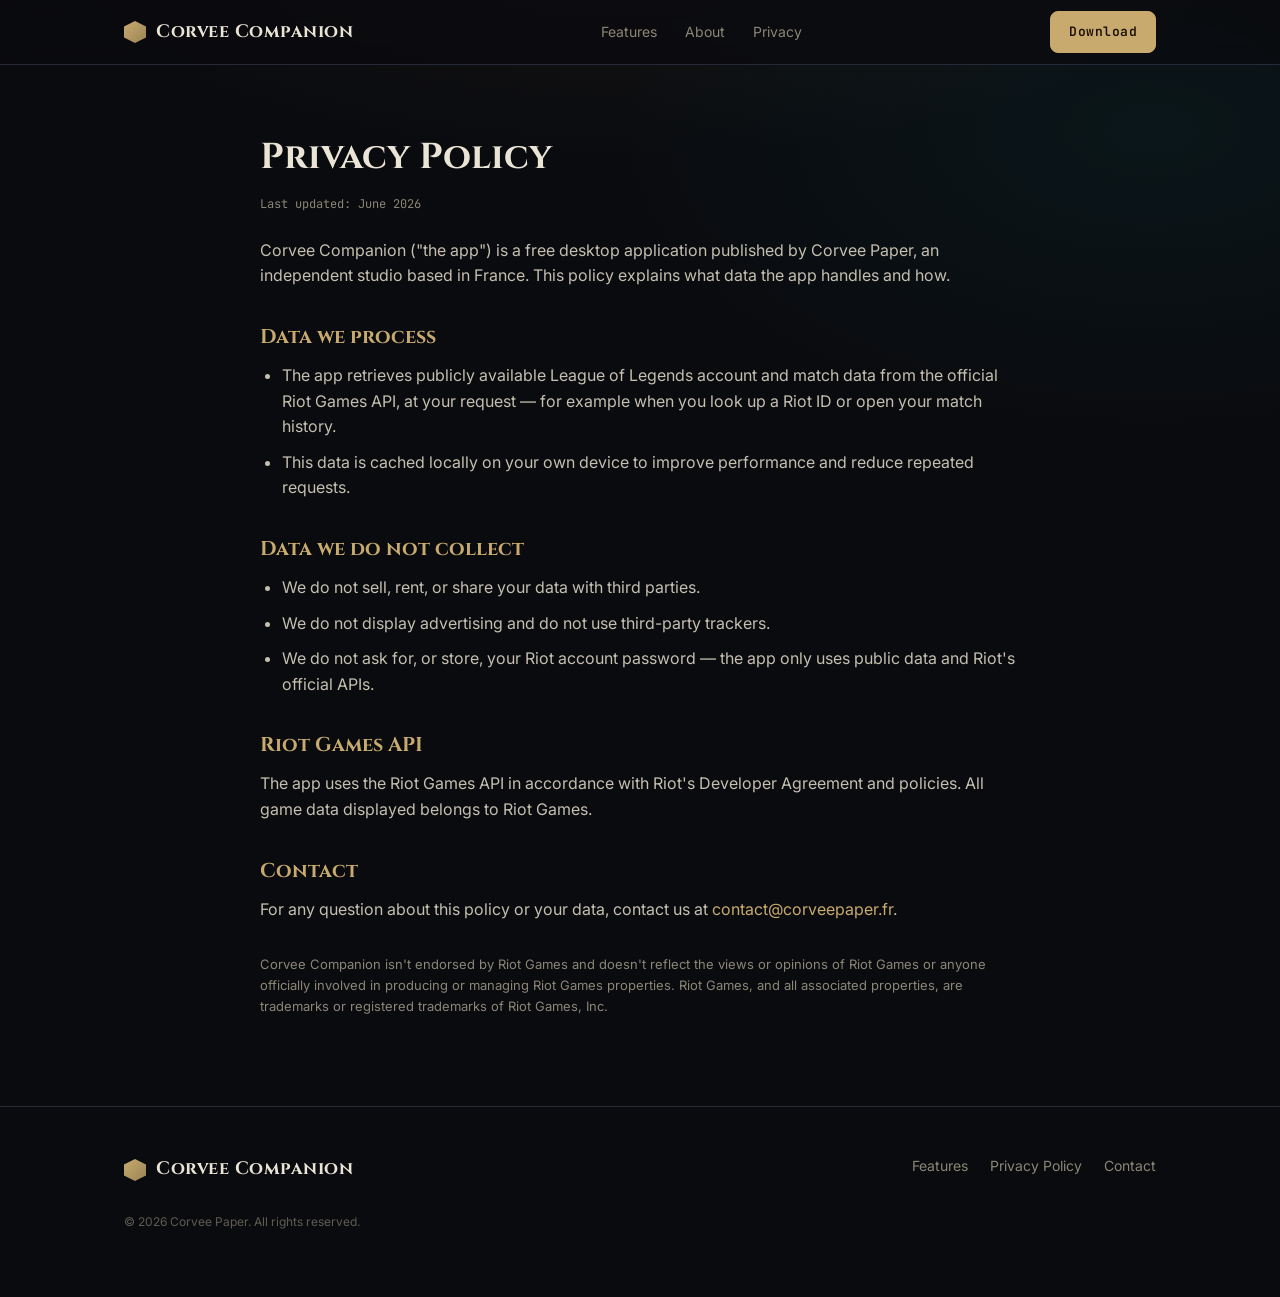
==== privacy.html @ 23cd95b9 "Add files via upload" ====
<!DOCTYPE html>
<html lang="en">
<head>
  <meta charset="UTF-8" />
  <meta name="viewport" content="width=device-width, initial-scale=1.0" />
  <title>Privacy Policy — Corvee Companion</title>
  <meta name="description" content="Privacy policy for Corvee Companion, a free League of Legends companion app by Corvee Paper." />
  <link rel="preconnect" href="https://fonts.googleapis.com" />
  <link rel="preconnect" href="https://fonts.gstatic.com" crossorigin />
  <link href="https://fonts.googleapis.com/css2?family=Cinzel:wght@700;800&family=Inter:wght@400;500;600&family=JetBrains+Mono:wght@400;600&display=swap" rel="stylesheet" />
  <link rel="stylesheet" href="style.css" />
</head>
<body>

  <header class="nav">
    <div class="wrap nav-inner">
      <a class="brand" href="/"><span class="mark"></span> Corvee Companion</a>
      <nav class="nav-links">
        <a href="index.html#features">Features</a>
        <a href="index.html#about">About</a>
        <a href="privacy.html">Privacy</a>
      </nav>
      <a class="btn btn-primary" href="index.html#download">Download</a>
    </div>
  </header>

  <main class="wrap doc">
    <h1>Privacy Policy</h1>
    <p class="updated">Last updated: June 2026</p>

    <p>Corvee Companion ("the app") is a free desktop application published by Corvee Paper, an independent studio based in France. This policy explains what data the app handles and how.</p>

    <h2>Data we process</h2>
    <ul>
      <li>The app retrieves publicly available League of Legends account and match data from the official Riot Games API, at your request — for example when you look up a Riot ID or open your match history.</li>
      <li>This data is cached locally on your own device to improve performance and reduce repeated requests.</li>
    </ul>

    <h2>Data we do not collect</h2>
    <ul>
      <li>We do not sell, rent, or share your data with third parties.</li>
      <li>We do not display advertising and do not use third-party trackers.</li>
      <li>We do not ask for, or store, your Riot account password — the app only uses public data and Riot's official APIs.</li>
    </ul>

    <h2>Riot Games API</h2>
    <p>The app uses the Riot Games API in accordance with Riot's Developer Agreement and policies. All game data displayed belongs to Riot Games.</p>

    <h2>Contact</h2>
    <p>For any question about this policy or your data, contact us at <a href="mailto:contact@corveepaper.fr" style="color:var(--gold)">contact@corveepaper.fr</a>.</p>

    <p style="margin-top:32px; font-size:13px; color:var(--muted)">Corvee Companion isn't endorsed by Riot Games and doesn't reflect the views or opinions of Riot Games or anyone officially involved in producing or managing Riot Games properties. Riot Games, and all associated properties, are trademarks or registered trademarks of Riot Games, Inc.</p>
  </main>

  <footer>
    <div class="wrap">
      <div class="foot-grid">
        <div class="brand"><span class="mark"></span> Corvee Companion</div>
        <nav class="foot-links">
          <a href="index.html#features">Features</a>
          <a href="privacy.html">Privacy Policy</a>
          <a href="mailto:contact@corveepaper.fr">Contact</a>
        </nav>
      </div>
      <p class="disclaimer">© <span id="yr">2026</span> Corvee Paper. All rights reserved.</p>
    </div>
  </footer>

  <script>document.getElementById('yr').textContent = new Date().getFullYear();</script>
</body>
</html>
---- style.css ----
/* Corvee Companion — landing
   Palette "Hexcore" cohérente avec l'app : or / cyan sur fond sombre.
   100% statique, polices via Google Fonts (cf. <link> dans les <head>). */

:root {
  --bg: #0a0b0f;
  --bg-2: #0e1016;
  --panel: #14161d;
  --panel-2: #191c25;
  --line: #262a36;
  --text: #e9e4d6;
  --muted: #8b8676;
  --gold: #c8aa6e;
  --gold-dim: #9a8456;
  --cyan: #0ac8b9;
  --magenta: #c0468f;
  --radius: 12px;
  --maxw: 1080px;
}

* { box-sizing: border-box; margin: 0; padding: 0; }

html { scroll-behavior: smooth; }

body {
  background:
    radial-gradient(1200px 600px at 50% -200px, rgba(200,170,110,0.10), transparent 60%),
    radial-gradient(900px 500px at 90% 10%, rgba(10,200,185,0.06), transparent 60%),
    var(--bg);
  color: var(--text);
  font-family: 'Inter', -apple-system, BlinkMacSystemFont, sans-serif;
  line-height: 1.6;
  -webkit-font-smoothing: antialiased;
}

.wrap { max-width: var(--maxw); margin: 0 auto; padding: 0 24px; }

a { color: inherit; text-decoration: none; }

.kicker {
  font-family: 'JetBrains Mono', monospace;
  font-size: 11px; letter-spacing: 3px; text-transform: uppercase;
  color: var(--gold); display: inline-block; margin-bottom: 14px;
}

/* ---------- Header ---------- */
header.nav {
  position: sticky; top: 0; z-index: 50;
  backdrop-filter: blur(10px);
  background: rgba(10,11,15,0.72);
  border-bottom: 1px solid var(--line);
}
.nav-inner { display: flex; align-items: center; justify-content: space-between; height: 64px; }
.brand { display: flex; align-items: center; gap: 10px; font-family: 'Cinzel', serif; font-weight: 700; font-size: 18px; letter-spacing: 0.5px; }
.brand .mark {
  width: 22px; height: 22px; transform: rotate(0deg);
  background: linear-gradient(135deg, var(--gold), var(--gold-dim));
  clip-path: polygon(50% 0, 100% 25%, 100% 75%, 50% 100%, 0 75%, 0 25%);
}
.nav-links { display: flex; align-items: center; gap: 28px; font-size: 14px; color: var(--muted); }
.nav-links a:hover { color: var(--text); }

.btn {
  display: inline-flex; align-items: center; gap: 8px;
  font-family: 'JetBrains Mono', monospace; font-size: 13px; font-weight: 600;
  letter-spacing: 0.5px; padding: 10px 18px; border-radius: 8px; cursor: pointer;
  border: 1px solid var(--gold); color: var(--gold); background: transparent;
  transition: all .15s ease;
}
.btn:hover { background: var(--gold); color: #1a0e00; }
.btn-primary { background: var(--gold); color: #1a0e00; }
.btn-primary:hover { background: #d9bd82; border-color: #d9bd82; }
.btn-lg { padding: 14px 26px; font-size: 14px; }

/* ---------- Hero ---------- */
.hero { padding: 96px 0 72px; }
.hero-grid { display: grid; grid-template-columns: 1.05fr 0.95fr; gap: 48px; align-items: center; }
.hero h1 {
  font-family: 'Cinzel', serif; font-weight: 800; font-size: 56px; line-height: 1.04;
  letter-spacing: 0.3px; margin-bottom: 18px;
}
.hero h1 .accent { color: var(--gold); }
.hero p.lead { font-size: 18px; color: #c4bfb0; max-width: 30em; margin-bottom: 28px; }
.hero-cta { display: flex; gap: 14px; align-items: center; flex-wrap: wrap; }
.hero-note { font-family: 'JetBrains Mono', monospace; font-size: 12px; color: var(--muted); margin-top: 16px; }

/* App mockup */
.mock {
  background: var(--panel); border: 1px solid var(--line); border-radius: var(--radius);
  box-shadow: 0 30px 80px rgba(0,0,0,0.5); overflow: hidden;
}
.mock-bar { display: flex; align-items: center; gap: 7px; padding: 12px 14px; border-bottom: 1px solid var(--line); background: var(--bg-2); }
.mock-bar i { width: 10px; height: 10px; border-radius: 50%; background: #2c303b; display: block; }
.mock-bar .ttl { margin-left: 10px; font-family: 'JetBrains Mono', monospace; font-size: 11px; color: var(--muted); letter-spacing: 1px; }
.mock-body { padding: 18px; display: grid; gap: 14px; }
.mock-hero-row { display: flex; gap: 14px; align-items: center; }
.mock-ava { width: 56px; height: 56px; border-radius: 8px; border: 2px solid var(--gold); background: linear-gradient(135deg, #20242f, #2c3240); flex: 0 0 auto; }
.mock-name { font-family: 'Cinzel', serif; font-size: 20px; font-weight: 700; }
.mock-sub { font-family: 'JetBrains Mono', monospace; font-size: 11px; color: var(--muted); }
.mock-stats { display: grid; grid-template-columns: repeat(4, 1fr); gap: 10px; }
.mock-stat { background: var(--panel-2); border: 1px solid var(--line); border-radius: 8px; padding: 10px; }
.mock-stat .l { font-family: 'JetBrains Mono', monospace; font-size: 9px; letter-spacing: 1px; color: var(--muted); }
.mock-stat .v { font-family: 'Cinzel', serif; font-size: 22px; font-weight: 800; color: var(--gold); }
.mock-stat .v.good { color: var(--cyan); }
.mock-rows { display: grid; gap: 7px; }
.mock-row { display: flex; align-items: center; gap: 10px; background: var(--panel-2); border-left: 3px solid var(--cyan); border-radius: 6px; padding: 8px 10px; }
.mock-row.loss { border-left-color: var(--magenta); }
.mock-chip { width: 26px; height: 26px; border-radius: 6px; background: linear-gradient(135deg,#262b38,#323847); flex: 0 0 auto; }
.mock-row .kda { font-family: 'JetBrains Mono', monospace; font-size: 12px; margin-left: auto; color: var(--text); }
.mock-row .tag { font-family: 'JetBrains Mono', monospace; font-size: 9px; color: var(--cyan); letter-spacing: 1px; }
.mock-row.loss .tag { color: var(--magenta); }

/* ---------- Features ---------- */
section { padding: 72px 0; }
.section-head { text-align: center; margin-bottom: 48px; }
.section-head h2 { font-family: 'Cinzel', serif; font-size: 34px; font-weight: 800; }
.section-head p { color: var(--muted); margin-top: 10px; }
.features { display: grid; grid-template-columns: repeat(2, 1fr); gap: 18px; }
.feature { background: var(--panel); border: 1px solid var(--line); border-radius: var(--radius); padding: 26px; transition: border-color .15s ease, transform .15s ease; }
.feature:hover { border-color: var(--gold-dim); transform: translateY(-2px); }
.feature .ic { width: 34px; height: 34px; margin-bottom: 14px; color: var(--gold); }
.feature h3 { font-family: 'Cinzel', serif; font-size: 19px; font-weight: 700; margin-bottom: 8px; }
.feature p { color: var(--muted); font-size: 15px; }

/* ---------- CTA band ---------- */
.band { text-align: center; background: linear-gradient(180deg, transparent, rgba(200,170,110,0.05)); border-top: 1px solid var(--line); border-bottom: 1px solid var(--line); }
.band h2 { font-family: 'Cinzel', serif; font-size: 32px; font-weight: 800; margin-bottom: 12px; }
.band p { color: var(--muted); margin-bottom: 24px; }

/* ---------- Footer ---------- */
footer { padding: 48px 0 64px; border-top: 1px solid var(--line); }
.foot-grid { display: flex; justify-content: space-between; gap: 24px; flex-wrap: wrap; align-items: flex-start; }
.foot-links { display: flex; gap: 22px; font-size: 14px; color: var(--muted); }
.foot-links a:hover { color: var(--text); }
.disclaimer { margin-top: 28px; font-size: 12px; color: #5f5c52; line-height: 1.7; max-width: 70ch; }

/* ---------- Privacy page ---------- */
.doc { padding: 64px 0 80px; max-width: 760px; }
.doc h1 { font-family: 'Cinzel', serif; font-size: 36px; margin-bottom: 8px; }
.doc h2 { font-family: 'Cinzel', serif; font-size: 20px; margin: 32px 0 10px; color: var(--gold); }
.doc p, .doc li { color: #c4bfb0; margin-bottom: 10px; }
.doc ul { padding-left: 22px; }
.doc .updated { font-family: 'JetBrains Mono', monospace; font-size: 12px; color: var(--muted); margin-bottom: 24px; }

/* ---------- Responsive ---------- */
@media (max-width: 860px) {
  .hero-grid { grid-template-columns: 1fr; gap: 36px; }
  .hero h1 { font-size: 40px; }
  .features { grid-template-columns: 1fr; }
  .nav-links { display: none; }
}
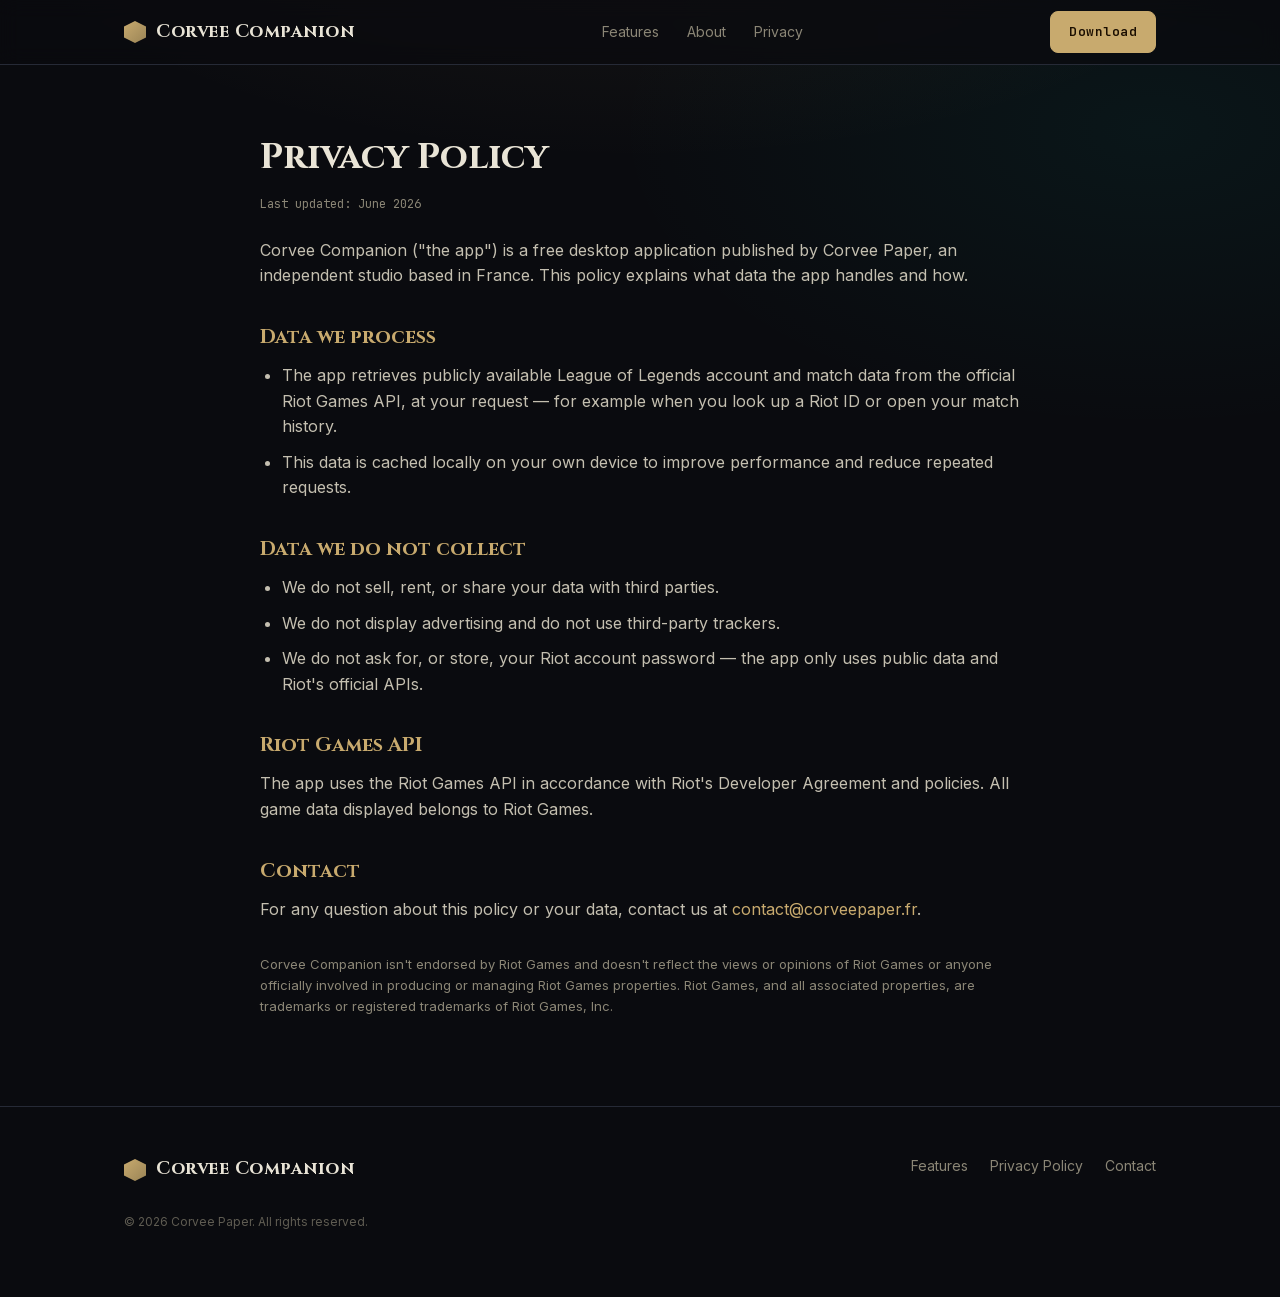
==== commit 08d8ff37: "Déploie la version RGPD-clean : polices auto-hébergées + bouton Coming soon - Ajoute fonts.css + fon" ====
--- a/privacy.html
+++ b/privacy.html
@@ -5,9 +5,7 @@
   <meta name="viewport" content="width=device-width, initial-scale=1.0" />
   <title>Privacy Policy — Corvee Companion</title>
   <meta name="description" content="Privacy policy for Corvee Companion, a free League of Legends companion app by Corvee Paper." />
-  <link rel="preconnect" href="https://fonts.googleapis.com" />
-  <link rel="preconnect" href="https://fonts.gstatic.com" crossorigin />
-  <link href="https://fonts.googleapis.com/css2?family=Cinzel:wght@700;800&family=Inter:wght@400;500;600&family=JetBrains+Mono:wght@400;600&display=swap" rel="stylesheet" />
+  <link rel="stylesheet" href="fonts.css" />
   <link rel="stylesheet" href="style.css" />
 </head>
 <body>
--- a/fonts.css
+++ b/fonts.css
@@ -0,0 +1,5 @@
+/* Polices auto-hébergées (RGPD : aucune requête vers Google, aucune IP visiteur partagée).
+   Fichiers VARIABLES — une plage de graisses par fichier. */
+@font-face{font-family:'Cinzel';font-style:normal;font-weight:400 900;font-display:swap;src:url(fonts/cinzel.woff2) format('woff2');}
+@font-face{font-family:'Inter';font-style:normal;font-weight:100 900;font-display:swap;src:url(fonts/inter.woff2) format('woff2');}
+@font-face{font-family:'JetBrains Mono';font-style:normal;font-weight:100 800;font-display:swap;src:url(fonts/jetbrains-mono.woff2) format('woff2');}
--- a/style.css
+++ b/style.css
@@ -1,6 +1,6 @@
 /* Corvee Companion — landing
    Palette "Hexcore" cohérente avec l'app : or / cyan sur fond sombre.
-   100% statique, polices via Google Fonts (cf. <link> dans les <head>). */
+   100% statique, polices auto-hébergées (cf. fonts.css → aucun appel externe, RGPD propre). */
 
 :root {
   --bg: #0a0b0f;
@@ -71,6 +71,16 @@
 .btn-primary { background: var(--gold); color: #1a0e00; }
 .btn-primary:hover { background: #d9bd82; border-color: #d9bd82; }
 .btn-lg { padding: 14px 26px; font-size: 14px; }
+/* État "bientôt dispo" : non cliquable, sans le faux affordance d'un lien mort. */
+.btn-soon {
+  cursor: default; background: transparent; color: var(--muted);
+  border-color: var(--line); pointer-events: none;
+}
+.btn-soon:hover { background: transparent; color: var(--muted); border-color: var(--line); }
+.btn-soon .soon-tag {
+  font-size: 10px; letter-spacing: 1.5px; color: var(--gold);
+  border: 1px solid var(--gold-dim); border-radius: 4px; padding: 2px 6px;
+}
 
 /* ---------- Hero ---------- */
 .hero { padding: 96px 0 72px; }
